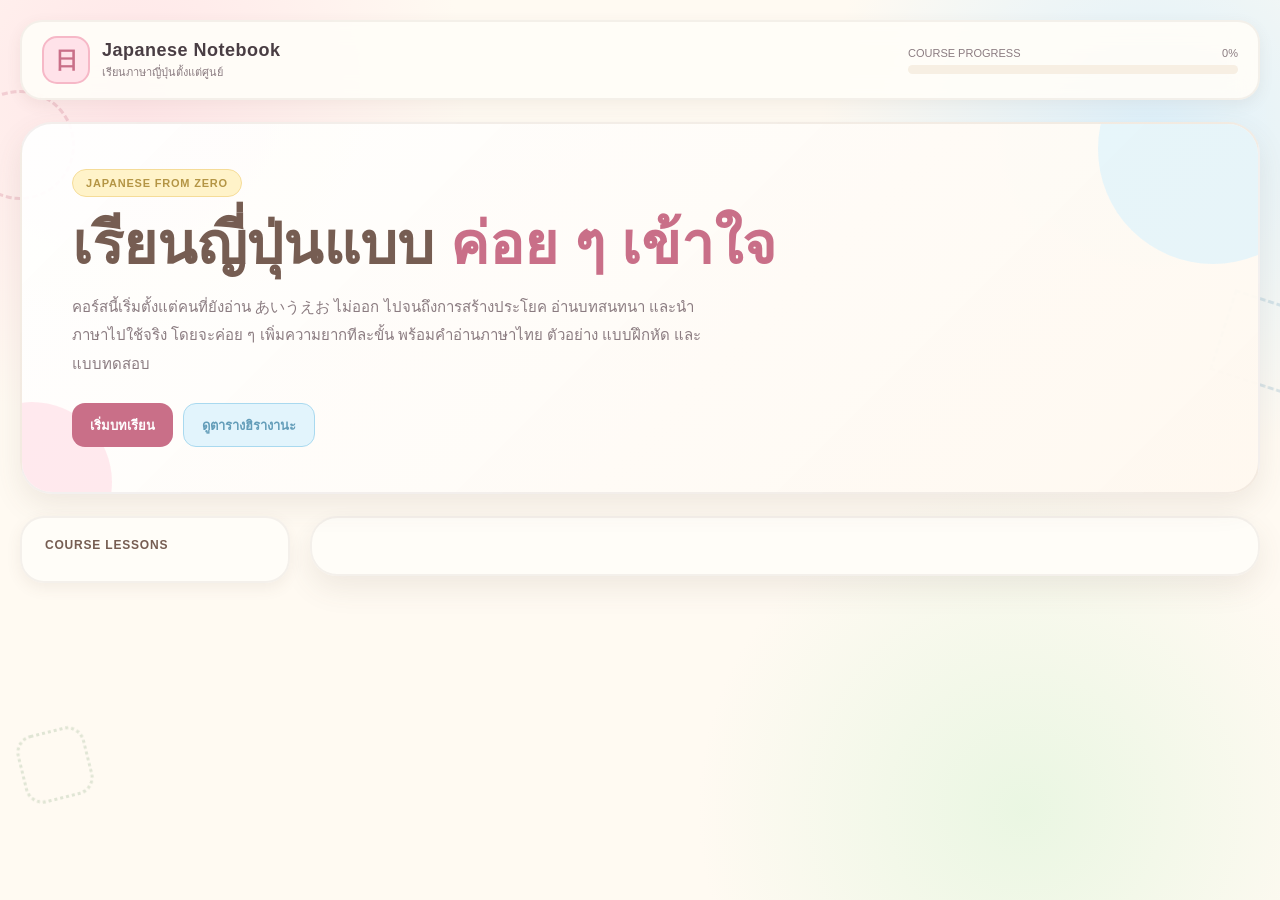
==== index.html @ d48dd44e "Add files via upload" ====
<!DOCTYPE html>
<html lang="th">
<head>
<meta charset="UTF-8">
<meta name="viewport" content="width=device-width, initial-scale=1.0">

<title>Japanese Notebook — เรียนภาษาญี่ปุ่นตั้งแต่ 0</title>

<link rel="stylesheet" href="style.css">
</head>

<body>

<div class="decor decor-one"></div>
<div class="decor decor-two"></div>
<div class="decor decor-three"></div>

<div class="app">

    <!-- =====================================================
         TOP BAR
    ====================================================== -->

    <header class="topbar">

        <div class="brand">

            <div class="brand-mark">
                日
            </div>

            <div class="brand-text">

                <h1>Japanese Notebook</h1>

                <p>
                    เรียนภาษาญี่ปุ่นตั้งแต่ศูนย์
                </p>

            </div>

        </div>

        <div class="top-progress">

            <div class="progress-info">

                <span>
                    COURSE PROGRESS
                </span>

                <span id="progressText">
                    0%
                </span>

            </div>

            <div class="progress-track">

                <div
                    class="progress-fill"
                    id="progressFill"
                ></div>

            </div>

        </div>

    </header>


    <!-- =====================================================
         HERO
    ====================================================== -->

    <section class="hero">

        <div class="hero-content">

            <div class="eyebrow">
                JAPANESE FROM ZERO
            </div>

            <h2>
                เรียนญี่ปุ่นแบบ
                <span>ค่อย ๆ เข้าใจ</span>
            </h2>

            <p class="hero-description">
                คอร์สนี้เริ่มตั้งแต่คนที่ยังอ่าน
                あいうえお ไม่ออก
                ไปจนถึงการสร้างประโยค
                อ่านบทสนทนา และนำภาษาไปใช้จริง
                โดยจะค่อย ๆ เพิ่มความยากทีละขั้น
                พร้อมคำอ่านภาษาไทย ตัวอย่าง
                แบบฝึกหัด และแบบทดสอบ
            </p>

            <div class="hero-actions">

                <button
                    class="btn btn-primary"
                    onclick="startCourse()"
                >
                    เริ่มบทเรียน
                </button>

                <button
                    class="btn btn-secondary"
                    onclick="goToKana()"
                >
                    ดูตารางฮิรางานะ
                </button>

            </div>

        </div>

    </section>


    <!-- =====================================================
         MAIN
    ====================================================== -->

    <main class="main-layout">

        <!-- =================================================
             SIDEBAR
        ================================================== -->

        <aside class="sidebar">

            <div class="sidebar-title">
                COURSE LESSONS
            </div>

            <div
                class="lesson-list"
                id="lessonList"
            ></div>

        </aside>


        <!-- =================================================
             CONTENT
        ================================================== -->

        <section class="content">

            <article
                class="lesson-page"
                id="lessonPage"
            >

                <!-- JavaScript จะสร้างบทเรียนตรงนี้ -->

            </article>

        </section>

    </main>

</div>


<script src="script.js"></script>
</body>
</html>
---- style.css ----
/* =========================================================
   JAPANESE NOTEBOOK
   GLOBAL RESET
========================================================= */

* {
    box-sizing: border-box;
    margin: 0;
    padding: 0;
}

html {
    scroll-behavior: smooth;
}

body {
    min-height: 100vh;
    font-family: "Trebuchet MS", "Noto Sans Thai", sans-serif;
    background:
        radial-gradient(circle at 10% 10%, rgba(255, 218, 226, .65), transparent 24%),
        radial-gradient(circle at 90% 15%, rgba(203, 235, 255, .65), transparent 24%),
        radial-gradient(circle at 80% 90%, rgba(220, 244, 216, .6), transparent 25%),
        #fffaf2;
    color: #493d43;
    overflow-x: hidden;
}

button,
input,
select {
    font: inherit;
}

button {
    cursor: pointer;
}

a {
    color: inherit;
    text-decoration: none;
}

/* =========================================================
   VARIABLES
========================================================= */

:root {
    --cream: #fffaf2;
    --paper: #fffdf8;
    --paper-dark: #f7efe3;

    --pink: #f6b8c7;
    --pink-light: #ffe2e9;
    --pink-dark: #c96f88;

    --blue: #a9d9ef;
    --blue-light: #e2f4fc;
    --blue-dark: #639db9;

    --green: #b8dfb2;
    --green-light: #e6f5e2;
    --green-dark: #729c6c;

    --yellow: #f5dc98;
    --yellow-light: #fff3c9;
    --yellow-dark: #b49545;

    --purple: #cbbbe8;
    --purple-light: #eee8fa;
    --purple-dark: #8874ad;

    --brown: #765d52;
    --brown-light: #a48779;

    --ink: #493d43;
    --muted: #8b7c81;

    --white: #ffffff;

    --shadow:
        0 12px 30px rgba(100, 76, 67, .10);

    --shadow-small:
        0 5px 15px rgba(100, 76, 67, .08);

    --radius-xl: 28px;
    --radius-lg: 20px;
    --radius-md: 15px;
    --radius-sm: 10px;
}

/* =========================================================
   DECORATIONS
========================================================= */

.decor {
    position: fixed;
    pointer-events: none;
    z-index: -1;
}

.decor-one {
    width: 110px;
    height: 110px;
    border: 3px dashed rgba(201, 111, 136, .25);
    border-radius: 50%;
    top: 90px;
    left: -35px;
}

.decor-two {
    width: 85px;
    height: 85px;
    border: 3px dashed rgba(99, 157, 185, .22);
    transform: rotate(18deg);
    right: -25px;
    top: 300px;
}

.decor-three {
    width: 70px;
    height: 70px;
    border: 3px dotted rgba(114, 156, 108, .22);
    border-radius: 18px;
    bottom: 100px;
    left: 20px;
    transform: rotate(-14deg);
}

/* =========================================================
   APP
========================================================= */

.app {
    width: min(1400px, 100%);
    margin: 0 auto;
    padding: 20px;
}

/* =========================================================
   TOP BAR
========================================================= */

.topbar {
    position: sticky;
    top: 12px;
    z-index: 100;
    display: flex;
    align-items: center;
    justify-content: space-between;
    gap: 20px;

    padding: 14px 20px;

    background: rgba(255, 253, 248, .92);
    border: 2px solid rgba(118, 93, 82, .08);
    border-radius: 22px;

    box-shadow: var(--shadow-small);
    backdrop-filter: blur(14px);
}

.brand {
    display: flex;
    align-items: center;
    gap: 12px;
    min-width: 230px;
}

.brand-mark {
    width: 48px;
    height: 48px;

    display: grid;
    place-items: center;

    background: var(--pink-light);
    border: 2px solid var(--pink);
    border-radius: 15px;

    font-size: 23px;
    font-weight: 900;

    color: var(--pink-dark);
}

.brand-text h1 {
    font-size: 18px;
    letter-spacing: .5px;
}

.brand-text p {
    margin-top: 2px;
    color: var(--muted);
    font-size: 11px;
}

.top-progress {
    width: min(330px, 35vw);
}

.progress-info {
    display: flex;
    justify-content: space-between;
    margin-bottom: 6px;

    color: var(--muted);
    font-size: 11px;
}

.progress-track {
    width: 100%;
    height: 9px;

    background: var(--paper-dark);
    border-radius: 999px;
    overflow: hidden;
}

.progress-fill {
    width: 0%;
    height: 100%;

    background:
        repeating-linear-gradient(
            45deg,
            var(--pink),
            var(--pink) 8px,
            #f8c7d4 8px,
            #f8c7d4 16px
        );

    border-radius: inherit;
    transition: width .45s ease;
}

/* =========================================================
   HERO
========================================================= */

.hero {
    position: relative;

    margin-top: 22px;
    padding: 45px 50px;

    background:
        linear-gradient(
            135deg,
            rgba(255,255,255,.94),
            rgba(255,248,239,.96)
        );

    border: 2px solid rgba(118, 93, 82, .09);
    border-radius: 32px;

    box-shadow: var(--shadow);

    overflow: hidden;
}

.hero::before {
    content: "";
    position: absolute;

    width: 230px;
    height: 230px;

    right: -70px;
    top: -90px;

    border-radius: 50%;

    background: var(--blue-light);
    opacity: .8;
}

.hero::after {
    content: "";
    position: absolute;

    width: 160px;
    height: 160px;

    left: -70px;
    bottom: -70px;

    border-radius: 50%;

    background: var(--pink-light);
    opacity: .7;
}

.hero-content {
    position: relative;
    z-index: 2;

    max-width: 800px;
}

.eyebrow {
    display: inline-flex;
    align-items: center;
    gap: 8px;

    padding: 7px 13px;

    background: var(--yellow-light);
    border: 1px solid var(--yellow);
    border-radius: 999px;

    color: var(--yellow-dark);

    font-size: 11px;
    font-weight: 800;
    letter-spacing: .8px;
}

.hero h2 {
    margin-top: 17px;

    font-size: clamp(32px, 5vw, 58px);
    line-height: 1.05;

    color: var(--brown);
}

.hero h2 span {
    color: var(--pink-dark);
}

.hero-description {
    max-width: 650px;

    margin-top: 18px;

    color: var(--muted);

    font-size: 15px;
    line-height: 1.9;
}

.hero-actions {
    display: flex;
    flex-wrap: wrap;
    gap: 10px;

    margin-top: 25px;
}

/* =========================================================
   BUTTONS
========================================================= */

.btn {
    border: 0;

    min-height: 44px;
    padding: 10px 18px;

    border-radius: 13px;

    font-weight: 800;
    font-size: 13px;

    transition:
        transform .18s ease,
        box-shadow .18s ease,
        background .18s ease;
}

.btn:hover {
    transform: translateY(-2px);
    box-shadow: var(--shadow-small);
}

.btn:active {
    transform: translateY(0);
}

.btn-primary {
    background: var(--pink-dark);
    color: white;
}

.btn-secondary {
    background: var(--blue-light);
    color: var(--blue-dark);

    border: 1px solid var(--blue);
}

.btn-green {
    background: var(--green-light);
    color: var(--green-dark);

    border: 1px solid var(--green);
}

.btn-yellow {
    background: var(--yellow-light);
    color: var(--yellow-dark);

    border: 1px solid var(--yellow);
}

.btn-ghost {
    background: white;
    color: var(--brown);

    border: 1px solid rgba(118,93,82,.14);
}

/* =========================================================
   MAIN LAYOUT
========================================================= */

.main-layout {
    display: grid;
    grid-template-columns: 270px minmax(0, 1fr);

    gap: 20px;

    margin-top: 22px;
}

/* =========================================================
   SIDEBAR
========================================================= */

.sidebar {
    align-self: start;

    position: sticky;
    top: 104px;

    max-height: calc(100vh - 120px);

    overflow: auto;

    padding: 17px;

    background: rgba(255,253,248,.94);

    border: 2px solid rgba(118,93,82,.08);
    border-radius: 24px;

    box-shadow: var(--shadow-small);
}

.sidebar-title {
    padding: 3px 6px 12px;

    font-size: 12px;
    font-weight: 900;

    color: var(--brown);
    letter-spacing: .8px;
}

.lesson-list {
    display: flex;
    flex-direction: column;
    gap: 5px;
}

.lesson-button {
    width: 100%;

    display: flex;
    align-items: center;
    gap: 10px;

    padding: 10px 9px;

    border: 0;
    border-radius: 12px;

    background: transparent;

    color: var(--muted);

    text-align: left;
    font-size: 12px;

    transition:
        background .18s ease,
        color .18s ease,
        transform .18s ease;
}

.lesson-button:hover {
    background: var(--paper-dark);
    color: var(--brown);
    transform: translateX(2px);
}

.lesson-button.active {
    background: var(--pink-light);
    color: var(--pink-dark);
    font-weight: 900;
}

.lesson-number {
    width: 27px;
    height: 27px;

    flex: 0 0 27px;

    display: grid;
    place-items: center;

    background: rgba(255,255,255,.7);
    border-radius: 9px;

    font-size: 10px;
    font-weight: 900;
}

.lesson-button.active .lesson-number {
    background: white;
}

/* =========================================================
   CONTENT AREA
========================================================= */

.content {
    min-width: 0;
}

.lesson-page {
    padding: 28px;

    background: rgba(255,253,248,.95);

    border: 2px solid rgba(118,93,82,.08);
    border-radius: 27px;

    box-shadow: var(--shadow);
}

/* =========================================================
   LESSON HEADER
========================================================= */

.lesson-header {
    display: flex;
    justify-content: space-between;
    align-items: flex-start;
    gap: 20px;

    padding-bottom: 22px;

    border-bottom: 2px dashed rgba(118,93,82,.12);
}

.lesson-label {
    display: inline-block;

    padding: 6px 10px;

    background: var(--blue-light);
    color: var(--blue-dark);

    border: 1px solid var(--blue);

    border-radius: 9px;

    font-size: 10px;
    font-weight: 900;
    letter-spacing: .8px;
}

.lesson-header h2 {
    margin-top: 10px;

    color: var(--brown);

    font-size: clamp(24px, 4vw, 37px);
    line-height: 1.25;
}

.lesson-subtitle {
    margin-top: 8px;

    color: var(--muted);

    font-size: 13px;
    line-height: 1.7;
}

.lesson-meta {
    display: flex;
    flex-wrap: wrap;
    justify-content: flex-end;
    gap: 7px;
}

.meta-pill {
    padding: 7px 10px;

    background: var(--paper-dark);

    border-radius: 999px;

    color: var(--brown-light);

    font-size: 10px;
    font-weight: 800;
}

/* =========================================================
   SECTION
========================================================= */

.lesson-section {
    margin-top: 25px;
}

.section-title {
    display: flex;
    align-items: center;
    gap: 9px;

    margin-bottom: 13px;

    color: var(--brown);

    font-size: 18px;
}

.section-title::before {
    content: "";

    width: 8px;
    height: 24px;

    background: var(--pink);
    border-radius: 99px;
}

.section-text {
    color: #66585d;

    font-size: 14px;
    line-height: 1.95;
}

.section-text strong {
    color: var(--pink-dark);
}

/* =========================================================
   NOTE CARD
========================================================= */

.note-card {
    position: relative;

    padding: 18px 20px;

    background: var(--yellow-light);

    border: 1px solid rgba(180,149,69,.2);
    border-radius: 17px;
}

.note-card::before {
    content: "";

    position: absolute;

    top: 0;
    left: 25px;

    width: 48px;
    height: 5px;

    background: var(--yellow);

    border-radius: 0 0 8px 8px;
}

.note-card h4 {
    margin-bottom: 7px;

    color: var(--yellow-dark);

    font-size: 13px;
}

.note-card p {
    color: #75664b;

    font-size: 13px;
    line-height: 1.8;
}

/* =========================================================
   CONCEPT GRID
========================================================= */

.concept-grid {
    display: grid;
    grid-template-columns: repeat(2, minmax(0, 1fr));

    gap: 13px;
}

.concept-card {
    padding: 18px;

    background: white;

    border: 1px solid rgba(118,93,82,.1);
    border-radius: 17px;

    box-shadow: 0 4px 12px rgba(100,76,67,.04);
}

.concept-card h4 {
    margin-bottom: 7px;

    color: var(--brown);

    font-size: 14px;
}

.concept-card p {
    color: var(--muted);

    font-size: 12px;
    line-height: 1.8;
}

/* =========================================================
   JAPANESE TEXT
========================================================= */

.jp {
    font-family:
        "Noto Sans JP",
        "Yu Gothic",
        "Hiragino Kaku Gothic ProN",
        sans-serif;
}

.jp-large {
    font-size: 46px;
    line-height: 1.1;
}

.jp-medium {
    font-size: 28px;
}

.romaji {
    color: var(--pink-dark);
    font-size: 12px;
    font-weight: 900;
}

.thai-reading {
    color: var(--muted);
    font-size: 12px;
}

/* =========================================================
   WRITING SYSTEM CARDS
========================================================= */

.script-grid {
    display: grid;
    grid-template-columns: repeat(3, minmax(0, 1fr));

    gap: 13px;
}

.script-card {
    padding: 20px;

    border-radius: 19px;

    background: white;

    border: 1px solid rgba(118,93,82,.1);

    transition:
        transform .2s ease,
        box-shadow .2s ease;
}

.script-card:hover {
    transform: translateY(-3px);
    box-shadow: var(--shadow-small);
}

.script-card.hiragana {
    background: linear-gradient(
        145deg,
        white,
        var(--pink-light)
    );
}

.script-card.katakana {
    background: linear-gradient(
        145deg,
        white,
        var(--blue-light)
    );
}

.script-card.kanji {
    background: linear-gradient(
        145deg,
        white,
        var(--green-light)
    );
}

.script-symbol {
    width: 58px;
    height: 58px;

    display: grid;
    place-items: center;

    margin-bottom: 14px;

    background: rgba(255,255,255,.85);

    border-radius: 17px;

    font-size: 29px;
    font-weight: 800;
}

.script-card h4 {
    font-size: 15px;
    color: var(--brown);
}

.script-card p {
    margin-top: 7px;

    color: var(--muted);

    font-size: 12px;
    line-height: 1.75;
}

/* =========================================================
   HIRAGANA TABLE
========================================================= */

.kana-table-wrap {
    overflow-x: auto;

    padding: 4px;

    border-radius: 18px;
}

.kana-table {
    width: 100%;

    min-width: 640px;

    border-collapse: separate;
    border-spacing: 5px;
}

.kana-table th {
    padding: 8px;

    color: var(--muted);

    font-size: 10px;
    font-weight: 900;

    text-align: center;
}

.kana-table td {
    min-width: 85px;

    padding: 12px 8px;

    background: white;

    border: 1px solid rgba(118,93,82,.1);
    border-radius: 14px;

    text-align: center;

    transition:
        transform .18s ease,
        background .18s ease;
}

.kana-table td:hover {
    background: var(--pink-light);
    transform: translateY(-2px);
}

.kana-char {
    display: block;

    font-family:
        "Noto Sans JP",
        "Yu Gothic",
        sans-serif;

    color: var(--brown);

    font-size: 28px;
    font-weight: 700;
}

.kana-romaji {
    display: block;

    margin-top: 4px;

    color: var(--pink-dark);

    font-size: 11px;
    font-weight: 900;
}

.kana-thai {
    display: block;

    margin-top: 2px;

    color: var(--muted);

    font-size: 10px;
}

/* =========================================================
   VOCABULARY
========================================================= */

.vocab-grid {
    display: grid;
    grid-template-columns: repeat(2, minmax(0, 1fr));

    gap: 10px;
}

.vocab-card {
    display: grid;
    grid-template-columns: 70px 1fr auto;

    align-items: center;
    gap: 12px;

    padding: 13px;

    background: white;

    border: 1px solid rgba(118,93,82,.09);
    border-radius: 15px;
}

.vocab-kanji {
    color: var(--brown);

    font-size: 20px;
    font-weight: 800;
}

.vocab-info {
    min-width: 0;
}

.vocab-jp {
    font-size: 13px;
    font-weight: 800;
}

.vocab-reading {
    margin-top: 2px;

    color: var(--pink-dark);

    font-size: 10px;
}

.vocab-meaning {
    margin-top: 3px;

    color: var(--muted);

    font-size: 11px;
}

.audio-button {
    width: 34px;
    height: 34px;

    display: grid;
    place-items: center;

    border: 1px solid var(--blue);
    border-radius: 10px;

    background: var(--blue-light);
    color: var(--blue-dark);

    font-size: 11px;
}

/* =========================================================
   EXAMPLE SENTENCE
========================================================= */

.example-list {
    display: flex;
    flex-direction: column;
    gap: 11px;
}

.example-card {
    padding: 17px;

    background:
        repeating-linear-gradient(
            0deg,
            rgba(118,93,82,.025),
            rgba(118,93,82,.025) 1px,
            transparent 1px,
            transparent 29px
        ),
        white;

    border: 1px solid rgba(118,93,82,.1);
    border-radius: 17px;
}

.example-japanese {
    color: var(--brown);

    font-size: 21px;
    line-height: 1.7;
}

.example-romaji {
    margin-top: 5px;

    color: var(--pink-dark);

    font-size: 11px;
}

.example-thai {
    margin-top: 7px;

    color: var(--muted);

    font-size: 12px;
}

.example-breakdown {
    display: flex;
    flex-wrap: wrap;
    gap: 6px;

    margin-top: 11px;
}

.breakdown-word {
    padding: 5px 8px;

    background: var(--paper-dark);

    border-radius: 7px;

    color: var(--brown-light);

    font-size: 10px;
}

/* =========================================================
   QUIZ
========================================================= */

.quiz-card {
    padding: 21px;

    background: var(--purple-light);

    border: 1px solid var(--purple);
    border-radius: 19px;
}

.quiz-question-number {
    color: var(--purple-dark);

    font-size: 10px;
    font-weight: 900;
    letter-spacing: .6px;
}

.quiz-question {
    margin-top: 9px;

    color: var(--brown);

    font-size: 18px;
    font-weight: 900;
    line-height: 1.6;
}

.quiz-options {
    display: grid;
    grid-template-columns: repeat(2, minmax(0, 1fr));

    gap: 9px;

    margin-top: 15px;
}

.quiz-option {
    padding: 13px;

    background: white;

    border: 2px solid transparent;
    border-radius: 13px;

    color: var(--brown);

    text-align: left;

    font-size: 12px;
    font-weight: 700;

    transition: all .18s ease;
}

.quiz-option:hover {
    border-color: var(--purple);
    transform: translateY(-1px);
}

.quiz-option.correct {
    border-color: var(--green-dark);
    background: var(--green-light);
}

.quiz-option.wrong {
    border-color: var(--pink-dark);
    background: var(--pink-light);
}

.quiz-feedback {
    min-height: 25px;

    margin-top: 12px;

    color: var(--brown);

    font-size: 12px;
    line-height: 1.7;
}

.quiz-actions {
    display: flex;
    justify-content: flex-end;

    margin-top: 8px;
}

/* =========================================================
   INPUT PRACTICE
========================================================= */

.practice-card {
    padding: 20px;

    background: var(--blue-light);

    border: 1px solid var(--blue);
    border-radius: 19px;
}

.practice-prompt {
    color: var(--brown);

    font-size: 14px;
    font-weight: 800;
    line-height: 1.7;
}

.practice-input-row {
    display: flex;
    gap: 8px;

    margin-top: 13px;
}

.practice-input {
    width: 100%;

    min-height: 44px;

    padding: 10px 13px;

    border: 2px solid rgba(99,157,185,.2);
    border-radius: 12px;

    outline: none;

    background: white;
    color: var(--brown);

    font-size: 14px;
}

.practice-input:focus {
    border-color: var(--blue-dark);
}

.practice-result {
    margin-top: 9px;

    min-height: 22px;

    color: var(--muted);

    font-size: 12px;
}

/* =========================================================
   FLASHCARD
========================================================= */

.flashcard-area {
    display: grid;
    place-items: center;

    padding: 10px 0;
}

.flashcard {
    position: relative;

    width: min(420px, 100%);
    min-height: 230px;

    display: flex;
    flex-direction: column;
    justify-content: center;
    align-items: center;

    padding: 25px;

    background:
        linear-gradient(
            135deg,
            #ffffff,
            var(--pink-light)
        );

    border: 2px solid var(--pink);

    border-radius: 24px;

    box-shadow: var(--shadow-small);

    cursor: pointer;

    user-select: none;
}

.flashcard-label {
    position: absolute;

    top: 15px;

    color: var(--muted);

    font-size: 9px;
    font-weight: 900;
    letter-spacing: 1px;
}

.flashcard-main {
    color: var(--brown);

    font-size: 60px;
    font-weight: 800;
}

.flashcard-answer {
    margin-top: 8px;

    color: var(--pink-dark);

    font-size: 13px;
}

.flashcard-hint {
    position: absolute;

    bottom: 13px;

    color: var(--muted);

    font-size: 9px;
}

/* =========================================================
   WRITING PRACTICE
========================================================= */

.stroke-grid {
    display: grid;
    grid-template-columns: repeat(4, minmax(0, 1fr));

    gap: 12px;
}

.stroke-card {
    padding: 15px;

    background: white;

    border: 1px solid rgba(118,93,82,.1);
    border-radius: 17px;

    text-align: center;
}

.stroke-canvas {
    width: 100%;
    height: 130px;

    display: block;

    background:
        linear-gradient(
            90deg,
            transparent 49%,
            rgba(201,111,136,.08) 50%,
            transparent 51%
        ),
        linear-gradient(
            transparent 49%,
            rgba(201,111,136,.08) 50%,
            transparent 51%
        ),
        #fffdf9;

    border-radius: 12px;
}

.stroke-character {
    margin-top: 8px;

    color: var(--brown);

    font-size: 24px;
}

.stroke-order {
    margin-top: 4px;

    color: var(--muted);

    font-size: 10px;
}

/* =========================================================
   TIP BOX
========================================================= */

.tip-box {
    display: grid;
    grid-template-columns: 42px 1fr;

    gap: 12px;

    padding: 16px;

    background: var(--green-light);

    border: 1px solid var(--green);
    border-radius: 16px;
}

.tip-icon {
    width: 42px;
    height: 42px;

    display: grid;
    place-items: center;

    background: white;

    border-radius: 12px;

    color: var(--green-dark);

    font-weight: 900;
}

.tip-box h4 {
    color: var(--green-dark);

    font-size: 13px;
}

.tip-box p {
    margin-top: 5px;

    color: #61745e;

    font-size: 12px;
    line-height: 1.8;
}

/* =========================================================
   LESSON NAVIGATION
========================================================= */

.lesson-navigation {
    display: flex;
    justify-content: space-between;
    align-items: center;
    gap: 10px;

    margin-top: 27px;
    padding-top: 20px;

    border-top: 2px dashed rgba(118,93,82,.12);
}

.nav-button {
    display: flex;
    align-items: center;
    gap: 8px;

    min-width: 120px;

    padding: 11px 14px;

    border: 1px solid rgba(118,93,82,.12);
    border-radius: 13px;

    background: white;
    color: var(--brown);

    font-size: 11px;
    font-weight: 900;

    transition: all .18s ease;
}

.nav-button:hover {
    background: var(--paper-dark);
    transform: translateY(-2px);
}

.nav-button:disabled {
    opacity: .4;
    cursor: not-allowed;
    transform: none;
}

.nav-center {
    color: var(--muted);

    font-size: 10px;
    font-weight: 900;

    text-align: center;
}

/* =========================================================
   CHECKLIST
========================================================= */

.check-list {
    display: flex;
    flex-direction: column;
    gap: 8px;
}

.check-item {
    display: flex;
    align-items: flex-start;
    gap: 10px;

    padding: 11px 12px;

    background: white;

    border: 1px solid rgba(118,93,82,.08);
    border-radius: 12px;

    color: var(--muted);

    font-size: 12px;
    line-height: 1.7;
}

.check-box {
    width: 18px;
    height: 18px;

    flex: 0 0 18px;

    border: 2px solid var(--green);
    border-radius: 5px;

    background: var(--green-light);
}

/* =========================================================
   RESPONSIVE
========================================================= */

@media (max-width: 1000px) {

    .main-layout {
        grid-template-columns: 220px minmax(0, 1fr);
    }

    .script-grid {
        grid-template-columns: 1fr;
    }

    .stroke-grid {
        grid-template-columns: repeat(3, minmax(0, 1fr));
    }

}

@media (max-width: 760px) {

    .app {
        padding: 11px;
    }

    .topbar {
        position: relative;
        top: 0;

        flex-wrap: wrap;
    }

    .top-progress {
        width: 100%;
    }

    .hero {
        padding: 30px 23px;
    }

    .main-layout {
        display: block;
    }

    .sidebar {
        position: relative;
        top: 0;

        max-height: none;

        margin-bottom: 15px;
    }

    .lesson-list {
        display: grid;
        grid-template-columns: repeat(2, minmax(0, 1fr));
    }

    .lesson-page {
        padding: 20px 16px;
    }

    .lesson-header {
        flex-direction: column;
    }

    .lesson-meta {
        justify-content: flex-start;
    }

    .concept-grid,
    .vocab-grid {
        grid-template-columns: 1fr;
    }

    .quiz-options {
        grid-template-columns: 1fr;
    }

    .stroke-grid {
        grid-template-columns: repeat(2, minmax(0, 1fr));
    }

    .lesson-navigation {
        flex-wrap: wrap;
    }

    .nav-center {
        order: -1;
        width: 100%;
    }

}

@media (max-width: 460px) {

    .brand {
        min-width: 0;
    }

    .brand-text h1 {
        font-size: 15px;
    }

    .hero h2 {
        font-size: 34px;
    }

    .lesson-list {
        grid-template-columns: 1fr;
    }

    .stroke-grid {
        grid-template-columns: 1fr 1fr;
    }

    .practice-input-row {
        flex-direction: column;
    }

    .nav-button {
        min-width: 0;
        flex: 1;
    }

}

/* =========================================================
   ANIMATIONS
========================================================= */

@keyframes paperIn {
    from {
        opacity: 0;
        transform: translateY(12px);
    }

    to {
        opacity: 1;
        transform: translateY(0);
    }
}

.lesson-page.animate-in {
    animation: paperIn .35s ease;
}

@keyframes floatSoft {
    0%,
    100% {
        transform: translateY(0);
    }

    50% {
        transform: translateY(-5px);
    }
}

.brand-mark {
    animation: floatSoft 4s ease-in-out infinite;
}

@keyframes pop {
    0% {
        transform: scale(.92);
    }

    70% {
        transform: scale(1.03);
    }

    100% {
        transform: scale(1);
    }
}

.pop {
    animation: pop .3s ease;
}

/* =========================================================
   HIDDEN
========================================================= */

.hidden {
    display: none !important;
}

/* =========================================================
   PRINT
========================================================= */

@media print {

    body {
        background: white;
    }

    .topbar,
    .sidebar,
    .hero-actions,
    .lesson-navigation,
    .audio-button {
        display: none !important;
    }

    .main-layout {
        display: block;
    }

    .lesson-page {
        box-shadow: none;
        border: 0;
    }

}
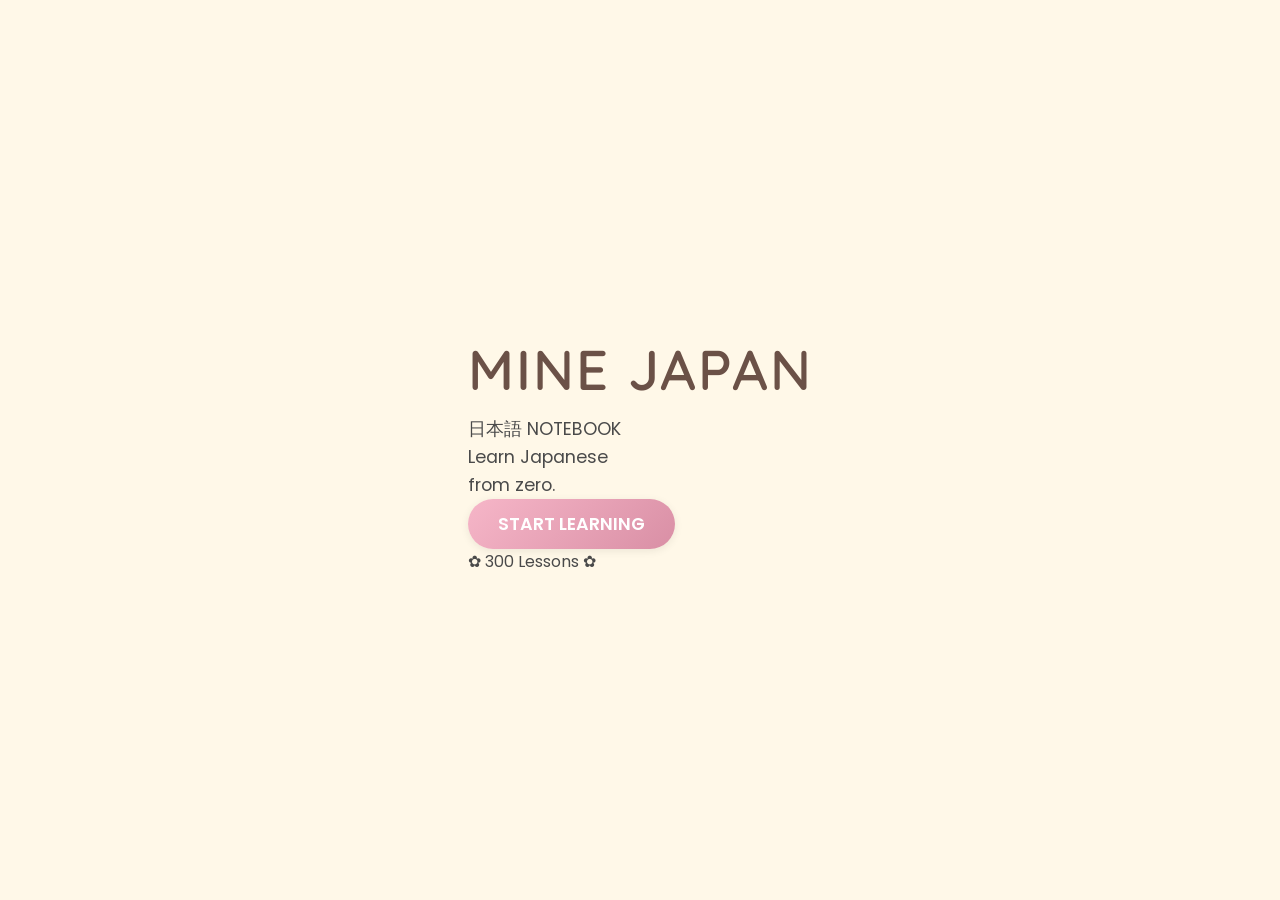
==== commit 15e30ed2: "Setup: Google Fonts - cute rounded fonts (Poppins, Quicksand, Nunito)" ====
--- a/index.html
+++ b/index.html
@@ -1,170 +1,55 @@
 <!DOCTYPE html>
 <html lang="th">
 <head>
-<meta charset="UTF-8">
-<meta name="viewport" content="width=device-width, initial-scale=1.0">
+    <meta charset="UTF-8">
+    <meta name="viewport" content="width=device-width, initial-scale=1.0">
+    <title>Mine Japan - Learn Japanese</title>
+    
+    <!-- Google Fonts - Cute & Rounded -->
+    <link rel="preconnect" href="https://fonts.googleapis.com">
+    <link rel="preconnect" href="https://fonts.gstatic.com" crossorigin>
+    <link href="https://fonts.googleapis.com/css2?family=Poppins:wght@400;500;600;700&family=Quicksand:wght@400;500;600;700&family=Nunito:wght@400;600;700&family=Noto+Sans+JP:wght@400;500;600;700&display=swap" rel="stylesheet">
+    
+    <link rel="stylesheet" href="styles/main.css">
+    <link rel="stylesheet" href="styles/start.css">
+</head>
+<body class="start-page">
+    <div class="container">
+        <div class="start-wrapper">
+            <!-- Decorations -->
+            <div class="decoration decoration-bow top-left"></div>
+            <div class="decoration decoration-flower top-right"></div>
+            <div class="decoration decoration-goldfish bottom-left"></div>
+            <div class="decoration decoration-sticker bottom-right"></div>
 
-<title>Japanese Notebook — เรียนภาษาญี่ปุ่นตั้งแต่ 0</title>
+            <!-- Main Content -->
+            <div class="start-content">
+                <!-- Header -->
+                <div class="start-header">
+                    <h1 class="main-title">MINE JAPAN</h1>
+                    <p class="subtitle">日本語 NOTEBOOK</p>
+                </div>
 
-<link rel="stylesheet" href="style.css">
-</head>
+                <!-- Description -->
+                <div class="start-description">
+                    <p>Learn Japanese</p>
+                    <p>from zero.</p>
+                </div>
 
-<body>
-
-<div class="decor decor-one"></div>
-<div class="decor decor-two"></div>
-<div class="decor decor-three"></div>
-
-<div class="app">
-
-    <!-- =====================================================
-         TOP BAR
-    ====================================================== -->
-
-    <header class="topbar">
-
-        <div class="brand">
-
-            <div class="brand-mark">
-                日
-            </div>
-
-            <div class="brand-text">
-
-                <h1>Japanese Notebook</h1>
-
-                <p>
-                    เรียนภาษาญี่ปุ่นตั้งแต่ศูนย์
-                </p>
-
-            </div>
-
-        </div>
-
-        <div class="top-progress">
-
-            <div class="progress-info">
-
-                <span>
-                    COURSE PROGRESS
-                </span>
-
-                <span id="progressText">
-                    0%
-                </span>
-
-            </div>
-
-            <div class="progress-track">
-
-                <div
-                    class="progress-fill"
-                    id="progressFill"
-                ></div>
-
-            </div>
-
-        </div>
-
-    </header>
-
-
-    <!-- =====================================================
-         HERO
-    ====================================================== -->
-
-    <section class="hero">
-
-        <div class="hero-content">
-
-            <div class="eyebrow">
-                JAPANESE FROM ZERO
-            </div>
-
-            <h2>
-                เรียนญี่ปุ่นแบบ
-                <span>ค่อย ๆ เข้าใจ</span>
-            </h2>
-
-            <p class="hero-description">
-                คอร์สนี้เริ่มตั้งแต่คนที่ยังอ่าน
-                あいうえお ไม่ออก
-                ไปจนถึงการสร้างประโยค
-                อ่านบทสนทนา และนำภาษาไปใช้จริง
-                โดยจะค่อย ๆ เพิ่มความยากทีละขั้น
-                พร้อมคำอ่านภาษาไทย ตัวอย่าง
-                แบบฝึกหัด และแบบทดสอบ
-            </p>
-
-            <div class="hero-actions">
-
-                <button
-                    class="btn btn-primary"
-                    onclick="startCourse()"
-                >
-                    เริ่มบทเรียน
+                <!-- Button -->
+                <button class="btn btn-primary start-button" onclick="goToCoursePage()">
+                    <span>START LEARNING</span>
                 </button>
 
-                <button
-                    class="btn btn-secondary"
-                    onclick="goToKana()"
-                >
-                    ดูตารางฮิรางานะ
-                </button>
+                <!-- Info -->
+                <div class="start-info">
+                    <span class="lesson-count">✿ 300 Lessons ✿</span>
+                </div>
+            </div>
+        </div>
+    </div>
 
-            </div>
-
-        </div>
-
-    </section>
-
-
-    <!-- =====================================================
-         MAIN
-    ====================================================== -->
-
-    <main class="main-layout">
-
-        <!-- =================================================
-             SIDEBAR
-        ================================================== -->
-
-        <aside class="sidebar">
-
-            <div class="sidebar-title">
-                COURSE LESSONS
-            </div>
-
-            <div
-                class="lesson-list"
-                id="lessonList"
-            ></div>
-
-        </aside>
-
-
-        <!-- =================================================
-             CONTENT
-        ================================================== -->
-
-        <section class="content">
-
-            <article
-                class="lesson-page"
-                id="lessonPage"
-            >
-
-                <!-- JavaScript จะสร้างบทเรียนตรงนี้ -->
-
-            </article>
-
-        </section>
-
-    </main>
-
-</div>
-
-
-<script src="script.js"></script>
+    <script src="js/main.js"></script>
+    <script src="js/navigation.js"></script>
 </body>
 </html>
--- a/styles/main.css
+++ b/styles/main.css
@@ -0,0 +1,364 @@
+/* =====================================================
+   Mine Japan - Main Stylesheet
+   Color Palette: Pastel Japanese Scrapbook
+   ===================================================== */
+
+:root {
+    /* Primary Colors */
+    --cream: #FFF8E8;
+    --pastel-pink: #F6B6C8;
+    --baby-blue: #B8DDEB;
+    --mint-green: #C5E3C0;
+    --butter-yellow: #F8DFA3;
+    --warm-brown: #6B5147;
+    --paper-white: #FFFDF7;
+    --dusty-rose: #D98FA5;
+    
+    /* Dark text */
+    --text-dark: #4A4A4A;
+    --text-light: #7A7A7A;
+    
+    /* Shadows */
+    --shadow-light: 0 2px 8px rgba(0, 0, 0, 0.08);
+    --shadow-medium: 0 4px 12px rgba(0, 0, 0, 0.12);
+    --shadow-soft: 0 1px 4px rgba(0, 0, 0, 0.06);
+}
+
+* {
+    margin: 0;
+    padding: 0;
+    box-sizing: border-box;
+}
+
+html, body {
+    width: 100%;
+    height: 100%;
+}
+
+body {
+    font-family: 'Poppins', 'Quicksand', sans-serif;
+    background-color: var(--cream);
+    color: var(--text-dark);
+    line-height: 1.6;
+    overflow-x: hidden;
+}
+
+/* ===== Typography ===== */
+
+h1, h2, h3, h4, h5, h6 {
+    font-family: 'Quicksand', 'Poppins', sans-serif;
+    font-weight: 600;
+    color: var(--warm-brown);
+}
+
+h1 {
+    font-size: clamp(2rem, 5vw, 3.5rem);
+    letter-spacing: 2px;
+}
+
+h2 {
+    font-size: clamp(1.5rem, 4vw, 2.5rem);
+}
+
+h3 {
+    font-size: clamp(1.2rem, 3vw, 1.8rem);
+}
+
+p {
+    font-family: 'Poppins', sans-serif;
+    font-weight: 400;
+    color: var(--text-dark);
+    font-size: clamp(0.9rem, 2vw, 1.1rem);
+}
+
+/* Japanese Text */
+.japanese-text {
+    font-family: 'Noto Sans JP', sans-serif;
+    font-weight: 500;
+    font-size: clamp(1rem, 2.5vw, 1.5rem);
+    color: var(--warm-brown);
+    letter-spacing: 1px;
+}
+
+.japanese-small {
+    font-family: 'Noto Sans JP', sans-serif;
+    font-size: clamp(0.8rem, 2vw, 1rem);
+    color: var(--text-light);
+}
+
+/* ===== Container ===== */
+
+.container {
+    width: 100%;
+    min-height: 100vh;
+    padding: 20px;
+    display: flex;
+    align-items: center;
+    justify-content: center;
+}
+
+/* ===== Buttons ===== */
+
+.btn {
+    font-family: 'Poppins', sans-serif;
+    font-weight: 600;
+    border: none;
+    border-radius: 30px;
+    padding: 12px 30px;
+    cursor: pointer;
+    transition: all 0.3s ease;
+    font-size: clamp(0.9rem, 2vw, 1.1rem);
+    box-shadow: var(--shadow-light);
+    position: relative;
+    overflow: hidden;
+}
+
+.btn:hover {
+    transform: translateY(-2px);
+    box-shadow: var(--shadow-medium);
+}
+
+.btn:active {
+    transform: translateY(0);
+    box-shadow: var(--shadow-soft);
+}
+
+.btn-primary {
+    background: linear-gradient(135deg, var(--pastel-pink), var(--dusty-rose));
+    color: white;
+    border: none;
+}
+
+.btn-primary:hover {
+    filter: brightness(1.1);
+}
+
+.btn-secondary {
+    background-color: var(--baby-blue);
+    color: var(--warm-brown);
+}
+
+.btn-secondary:hover {
+    background-color: #a8cce0;
+}
+
+.btn-success {
+    background-color: var(--mint-green);
+    color: white;
+}
+
+.btn-success:hover {
+    background-color: #b0d9b4;
+}
+
+.btn-small {
+    padding: 8px 16px;
+    font-size: 0.85rem;
+}
+
+.btn-large {
+    padding: 14px 40px;
+    font-size: 1.1rem;
+}
+
+.btn-disabled {
+    opacity: 0.5;
+    cursor: not-allowed;
+    pointer-events: none;
+}
+
+/* ===== Cards ===== */
+
+.card {
+    background-color: var(--paper-white);
+    border-radius: 12px;
+    border: 1px solid rgba(107, 81, 71, 0.1);
+    box-shadow: var(--shadow-light);
+    padding: 24px;
+    transition: all 0.3s ease;
+    position: relative;
+}
+
+.card:hover {
+    transform: translateY(-4px);
+    box-shadow: var(--shadow-medium);
+}
+
+.card-tilted {
+    transform: rotate(-1deg);
+}
+
+.card-tilted:hover {
+    transform: rotate(-1deg) translateY(-4px);
+}
+
+/* Card with background pattern */
+.card-with-lines {
+    background-image: 
+        repeating-linear-gradient(
+            to right,
+            transparent,
+            transparent 24px,
+            rgba(107, 81, 71, 0.05) 24px,
+            rgba(107, 81, 71, 0.05) 25px
+        ),
+        repeating-linear-gradient(
+            to bottom,
+            transparent,
+            transparent 29px,
+            rgba(107, 81, 71, 0.08) 29px,
+            rgba(107, 81, 71, 0.08) 30px
+        );
+}
+
+/* ===== Progress Bar ===== */
+
+.progress-bar {
+    width: 100%;
+    height: 12px;
+    background-color: rgba(107, 81, 71, 0.1);
+    border-radius: 10px;
+    overflow: hidden;
+    box-shadow: inset 0 1px 3px rgba(0, 0, 0, 0.1);
+}
+
+.progress-fill {
+    height: 100%;
+    background: linear-gradient(90deg, var(--pastel-pink), var(--butter-yellow));
+    border-radius: 10px;
+    transition: width 0.5s ease;
+    box-shadow: 0 0 8px rgba(246, 182, 200, 0.5);
+}
+
+/* ===== Utilities ===== */
+
+.text-center {
+    text-align: center;
+}
+
+.text-light {
+    color: var(--text-light);
+}
+
+.text-muted {
+    color: #999;
+}
+
+.mt-1 { margin-top: 8px; }
+.mt-2 { margin-top: 16px; }
+.mt-3 { margin-top: 24px; }
+.mt-4 { margin-top: 32px; }
+
+.mb-1 { margin-bottom: 8px; }
+.mb-2 { margin-bottom: 16px; }
+.mb-3 { margin-bottom: 24px; }
+.mb-4 { margin-bottom: 32px; }
+
+.gap-1 { gap: 8px; }
+.gap-2 { gap: 16px; }
+.gap-3 { gap: 24px; }
+
+/* ===== Animations ===== */
+
+@keyframes fadeIn {
+    from {
+        opacity: 0;
+        transform: translateY(10px);
+    }
+    to {
+        opacity: 1;
+        transform: translateY(0);
+    }
+}
+
+@keyframes slideInDown {
+    from {
+        opacity: 0;
+        transform: translateY(-20px);
+    }
+    to {
+        opacity: 1;
+        transform: translateY(0);
+    }
+}
+
+@keyframes slideInUp {
+    from {
+        opacity: 0;
+        transform: translateY(20px);
+    }
+    to {
+        opacity: 1;
+        transform: translateY(0);
+    }
+}
+
+@keyframes wiggle {
+    0%, 100% { transform: rotate(0deg); }
+    25% { transform: rotate(-1deg); }
+    75% { transform: rotate(1deg); }
+}
+
+@keyframes pulse {
+    0%, 100% { transform: scale(1); }
+    50% { transform: scale(1.05); }
+}
+
+.animate-fade {
+    animation: fadeIn 0.5s ease;
+}
+
+.animate-slide-down {
+    animation: slideInDown 0.5s ease;
+}
+
+.animate-slide-up {
+    animation: slideInUp 0.5s ease;
+}
+
+.animate-wiggle {
+    animation: wiggle 0.5s ease;
+}
+
+.animate-pulse {
+    animation: pulse 2s ease-in-out infinite;
+}
+
+/* ===== Responsive ===== */
+
+@media (max-width: 768px) {
+    .container {
+        padding: 16px;
+    }
+    
+    h1 {
+        font-size: 2.2rem;
+    }
+    
+    h2 {
+        font-size: 1.5rem;
+    }
+    
+    .card {
+        padding: 16px;
+    }
+}
+
+@media (max-width: 480px) {
+    .container {
+        padding: 12px;
+    }
+    
+    h1 {
+        font-size: 1.8rem;
+    }
+    
+    .card {
+        padding: 12px;
+    }
+    
+    .btn {
+        padding: 10px 20px;
+        font-size: 0.95rem;
+    }
+}
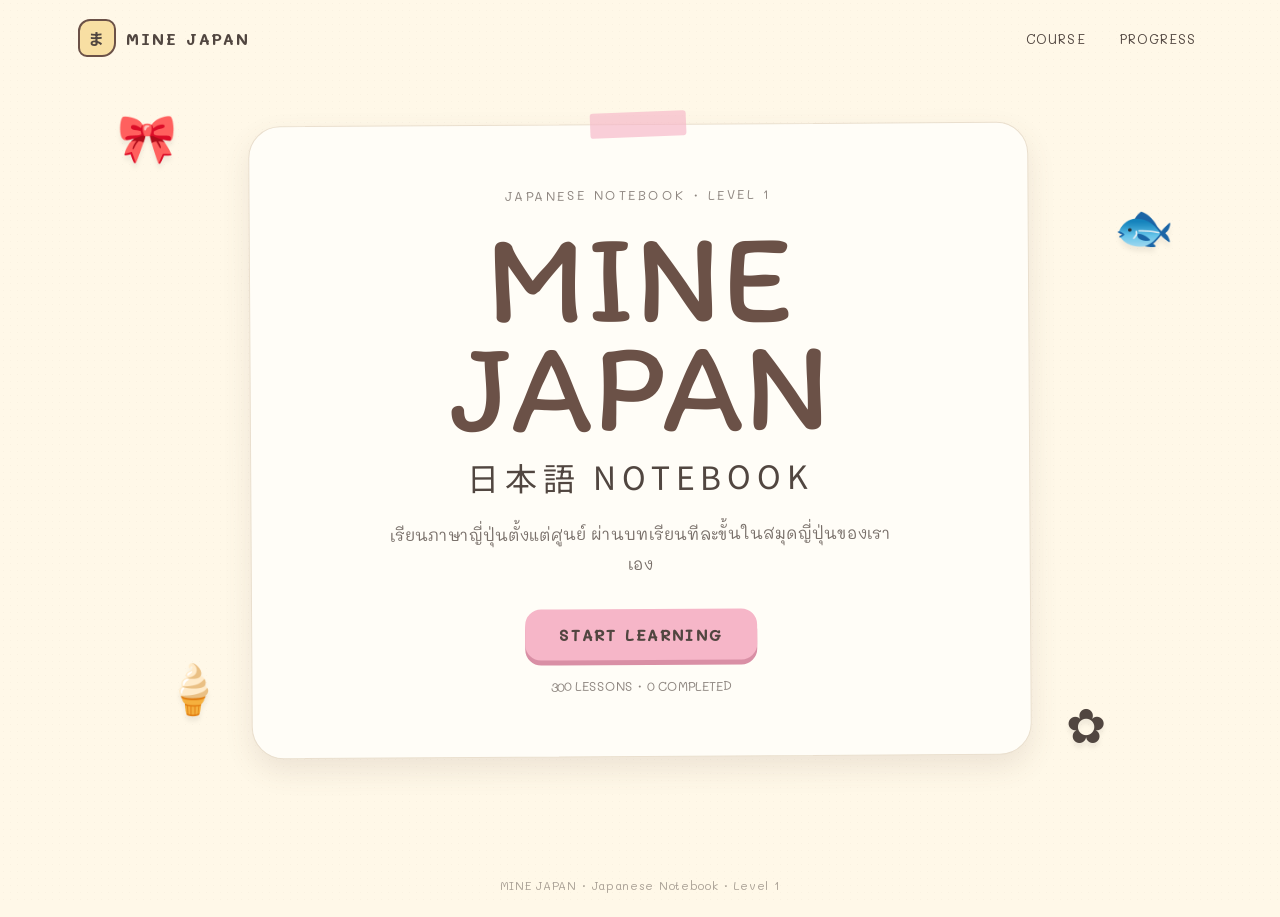
==== commit 37278499: "Add files via upload" ====
--- a/index.html
+++ b/index.html
@@ -1,55 +1,33 @@
-<!DOCTYPE html>
+<!doctype html>
 <html lang="th">
 <head>
-    <meta charset="UTF-8">
-    <meta name="viewport" content="width=device-width, initial-scale=1.0">
-    <title>Mine Japan - Learn Japanese</title>
-    
-    <!-- Google Fonts - Cute & Rounded -->
-    <link rel="preconnect" href="https://fonts.googleapis.com">
-    <link rel="preconnect" href="https://fonts.gstatic.com" crossorigin>
-    <link href="https://fonts.googleapis.com/css2?family=Poppins:wght@400;500;600;700&family=Quicksand:wght@400;500;600;700&family=Nunito:wght@400;600;700&family=Noto+Sans+JP:wght@400;500;600;700&display=swap" rel="stylesheet">
-    
-    <link rel="stylesheet" href="styles/main.css">
-    <link rel="stylesheet" href="styles/start.css">
+  <meta charset="UTF-8" />
+  <meta name="viewport" content="width=device-width, initial-scale=1.0" />
+  <meta name="theme-color" content="#fff8e8" />
+  <title>Mine Japan — Japanese Notebook</title>
+  <link rel="preconnect" href="https://fonts.googleapis.com">
+  <link rel="preconnect" href="https://fonts.gstatic.com" crossorigin>
+  <link href="https://fonts.googleapis.com/css2?family=Itim&family=Mali:wght@400;500;600;700&family=Noto+Sans+JP:wght@400;500;700&display=swap" rel="stylesheet">
+  <link rel="stylesheet" href="style.css">
 </head>
-<body class="start-page">
-    <div class="container">
-        <div class="start-wrapper">
-            <!-- Decorations -->
-            <div class="decoration decoration-bow top-left"></div>
-            <div class="decoration decoration-flower top-right"></div>
-            <div class="decoration decoration-goldfish bottom-left"></div>
-            <div class="decoration decoration-sticker bottom-right"></div>
+<body>
+  <div class="paper-noise" aria-hidden="true"></div>
+  <div class="app-shell">
+    <header class="topbar">
+      <button class="brand" data-action="home" aria-label="กลับหน้าหลัก">
+        <span class="brand-mark">ま</span><span>MINE JAPAN</span>
+      </button>
+      <div class="top-actions">
+        <button class="text-btn" data-action="course">COURSE</button>
+        <button class="text-btn" data-action="progress">PROGRESS</button>
+      </div>
+    </header>
 
-            <!-- Main Content -->
-            <div class="start-content">
-                <!-- Header -->
-                <div class="start-header">
-                    <h1 class="main-title">MINE JAPAN</h1>
-                    <p class="subtitle">日本語 NOTEBOOK</p>
-                </div>
+    <main id="app" tabindex="-1"></main>
 
-                <!-- Description -->
-                <div class="start-description">
-                    <p>Learn Japanese</p>
-                    <p>from zero.</p>
-                </div>
-
-                <!-- Button -->
-                <button class="btn btn-primary start-button" onclick="goToCoursePage()">
-                    <span>START LEARNING</span>
-                </button>
-
-                <!-- Info -->
-                <div class="start-info">
-                    <span class="lesson-count">✿ 300 Lessons ✿</span>
-                </div>
-            </div>
-        </div>
-    </div>
-
-    <script src="js/main.js"></script>
-    <script src="js/navigation.js"></script>
+    <footer class="footer">MINE JAPAN · Japanese Notebook · Level 1</footer>
+  </div>
+  <script src="lessons-data.js"></script>
+  <script src="script.js"></script>
 </body>
 </html>
--- a/style.css
+++ b/style.css
@@ -0,0 +1,20 @@
+:root{
+  --cream:#fff8e8;--paper:#fffdf7;--paper2:#fffaf0;--pink:#f6b6c8;--pink-deep:#d98fa5;
+  --blue:#b8ddeb;--green:#c5e3c0;--yellow:#f8dfa3;--brown:#6b5147;--ink:#514640;
+  --line:#eadfce;--shadow:0 12px 28px rgba(107,81,71,.12);--radius:24px;
+}
+*{box-sizing:border-box}html{scroll-behavior:smooth}body{margin:0;background:var(--cream);color:var(--ink);font-family:'Mali',system-ui,sans-serif;min-height:100vh}
+button{font:inherit;color:inherit}button:focus-visible{outline:3px solid var(--pink-deep);outline-offset:3px}
+.paper-noise{position:fixed;inset:0;pointer-events:none;opacity:.22;background-image:radial-gradient(rgba(107,81,71,.14) .7px,transparent .7px);background-size:7px 7px;z-index:0}
+.app-shell{position:relative;z-index:1;max-width:1180px;margin:auto;padding:0 22px}.topbar{height:76px;display:flex;align-items:center;justify-content:space-between;gap:20px}
+.brand,.text-btn{border:0;background:transparent;cursor:pointer}.brand{display:flex;align-items:center;gap:10px;font-weight:700;letter-spacing:.12em}.brand-mark{display:grid;place-items:center;width:38px;height:38px;border:2px solid var(--brown);border-radius:12px 10px 14px 9px;background:var(--yellow);font-family:'Noto Sans JP',sans-serif}.top-actions{display:flex;gap:10px}.text-btn{padding:9px 12px;font-size:.82rem;letter-spacing:.08em}.text-btn:hover{text-decoration:underline}
+#app{min-height:calc(100vh - 126px)}.footer{text-align:center;font-size:.72rem;opacity:.5;padding:28px 0 24px;letter-spacing:.06em}
+.hero{position:relative;min-height:610px;display:grid;place-items:center;padding:48px 0}.hero-card{position:relative;width:min(780px,100%);background:var(--paper);border:1.5px solid var(--line);border-radius:32px;padding:62px 48px;text-align:center;box-shadow:var(--shadow);transform:rotate(-.35deg)}
+.hero-card:before,.lesson-card:before,.note:before{content:"";position:absolute;top:-13px;left:50%;width:96px;height:25px;background:rgba(246,182,200,.65);transform:translateX(-50%) rotate(-2deg);border-radius:3px}.hero-eyebrow{font-size:.8rem;letter-spacing:.2em;opacity:.65}.hero h1{font-family:'Itim',cursive;font-size:clamp(4rem,12vw,8rem);line-height:.85;margin:20px 0 12px;font-weight:400;color:var(--brown)}.jp-title{font-family:'Noto Sans JP',sans-serif;font-size:clamp(1.2rem,3vw,2rem);letter-spacing:.18em}.hero p{max-width:520px;margin:20px auto 30px;line-height:1.9;opacity:.78}.sticker{position:absolute;font-size:3rem;filter:drop-shadow(0 5px 2px rgba(0,0,0,.06));font-family:Arial,sans-serif}.s1{top:35px;left:4%}.s2{right:3%;top:17%}.s3{left:8%;bottom:12%}.s4{right:9%;bottom:7%}.cta{border:0;cursor:pointer;background:var(--pink);padding:15px 34px;border-radius:16px;box-shadow:0 5px 0 var(--pink-deep);font-weight:700;letter-spacing:.08em}.cta:hover{transform:translateY(-2px)}.cta:active{transform:translateY(3px);box-shadow:0 2px 0 var(--pink-deep)}
+.section-head{padding:30px 0 20px;display:flex;justify-content:space-between;gap:24px;align-items:end}.eyebrow{font-size:.76rem;letter-spacing:.16em;opacity:.6}.section-head h2{font-family:'Itim';font-size:3rem;font-weight:400;margin:4px 0}.progress-wrap{min-width:230px}.progress-meta{display:flex;justify-content:space-between;font-size:.8rem;margin-bottom:7px}.progress{height:12px;border-radius:99px;background:#eee4d6;overflow:hidden}.progress>span{display:block;height:100%;background:var(--pink-deep);border-radius:99px;transition:width .5s ease}
+.course-grid{display:grid;grid-template-columns:repeat(3,1fr);gap:18px;padding-bottom:35px}.lesson-card{position:relative;background:var(--paper);border:1px solid var(--line);border-radius:20px;padding:23px;min-height:190px;box-shadow:0 7px 18px rgba(107,81,71,.07);cursor:pointer;transition:.2s}.lesson-card:nth-child(3n+1){background:#fffdf7}.lesson-card:nth-child(3n+2){background:#f8fcfc}.lesson-card:nth-child(3n){background:#fbfaf1}.lesson-card:hover:not(.locked){transform:translateY(-4px) rotate(.25deg);box-shadow:var(--shadow)}.lesson-num{font-size:.75rem;letter-spacing:.14em;opacity:.55}.lesson-card h3{font-family:'Noto Sans JP','Mali';font-size:1.25rem;margin:13px 0 8px}.lesson-card p{font-size:.85rem;line-height:1.65;opacity:.72;margin:0}.status{position:absolute;right:16px;top:15px;font-size:.7rem;padding:5px 8px;border-radius:99px}.done{background:var(--green)}.open{background:var(--yellow)}.locked{opacity:.55;cursor:not-allowed}.locked .status{background:#ece5dc}
+.lesson-layout{padding:22px 0 40px}.back{border:0;background:transparent;cursor:pointer;text-decoration:underline;opacity:.7}.lesson-sheet{position:relative;background:var(--paper);border:1px solid var(--line);border-radius:28px;padding:38px clamp(20px,5vw,60px);box-shadow:var(--shadow);margin-top:18px}.lesson-kicker{display:flex;justify-content:space-between;gap:12px;font-size:.75rem;letter-spacing:.13em;opacity:.62}.lesson-sheet h1{font-family:'Itim';font-weight:400;font-size:clamp(2.6rem,7vw,4.8rem);line-height:1;margin:18px 0 8px}.lesson-subtitle{opacity:.7;line-height:1.8}.objective{background:#f8f0df;border-radius:18px;padding:18px 20px;margin:24px 0}.objective strong{display:block;margin-bottom:7px}.objective li{margin:5px 0}.lesson-content{font-family:'Mali';font-size:1rem;line-height:1.9}.content-block{padding:20px 0;border-top:1px dashed #ddcfbc}.content-block:first-child{border-top:0}.content-block h2{font-size:1.45rem;margin:0 0 10px}.concept-grid{display:grid;grid-template-columns:repeat(2,1fr);gap:14px}.concept-card,.example-box,.practice{background:#fbfaf5;border:1px solid var(--line);border-radius:16px;padding:16px}.example-box{background:#eef7f8}.practice{background:#fff1f5}.choice{width:100%;text-align:left;border:1px solid var(--line);background:white;border-radius:12px;padding:12px;margin:7px 0;cursor:pointer}.choice:hover{background:#fff8e8}.choice.correct{background:var(--green);border-color:#9bc397}.choice.wrong{background:#f7d8dc;border-color:#d99aa3}.practice-result{font-size:.86rem;margin-top:10px}.lesson-nav{display:flex;justify-content:space-between;gap:14px;margin-top:28px}.nav-btn{border:1px solid var(--line);background:var(--paper2);padding:12px 18px;border-radius:14px;cursor:pointer}.nav-btn.primary{background:var(--blue)}
+.progress-page{padding:35px 0}.big-progress{background:var(--paper);border:1px solid var(--line);border-radius:26px;padding:30px;box-shadow:var(--shadow)}.big-number{font-family:'Itim';font-size:4rem}.milestone{margin-top:22px;padding:16px;border-radius:16px;background:var(--green)}
+.empty{text-align:center;padding:60px 20px}.small{font-size:.8rem;opacity:.65}
+@media(max-width:850px){.course-grid{grid-template-columns:repeat(2,1fr)}.section-head{align-items:flex-start;flex-direction:column}.progress-wrap{width:100%}.top-actions .text-btn{display:none}.hero-card{padding:55px 25px}.sticker{font-size:2.3rem}.concept-grid{grid-template-columns:1fr}}
+@media(max-width:560px){.app-shell{padding:0 14px}.topbar{height:64px}.brand{font-size:.85rem}.hero{min-height:560px;padding:25px 0}.hero-card{border-radius:24px;padding:48px 20px}.hero h1{font-size:4.4rem}.course-grid{grid-template-columns:1fr;gap:13px}.lesson-card{min-height:150px}.lesson-sheet{padding:28px 18px;border-radius:22px}.lesson-nav{position:sticky;bottom:10px;background:rgba(255,253,247,.94);padding:8px;border:1px solid var(--line);border-radius:16px}.nav-btn{flex:1}.s1{left:0}.s2{right:0}}
